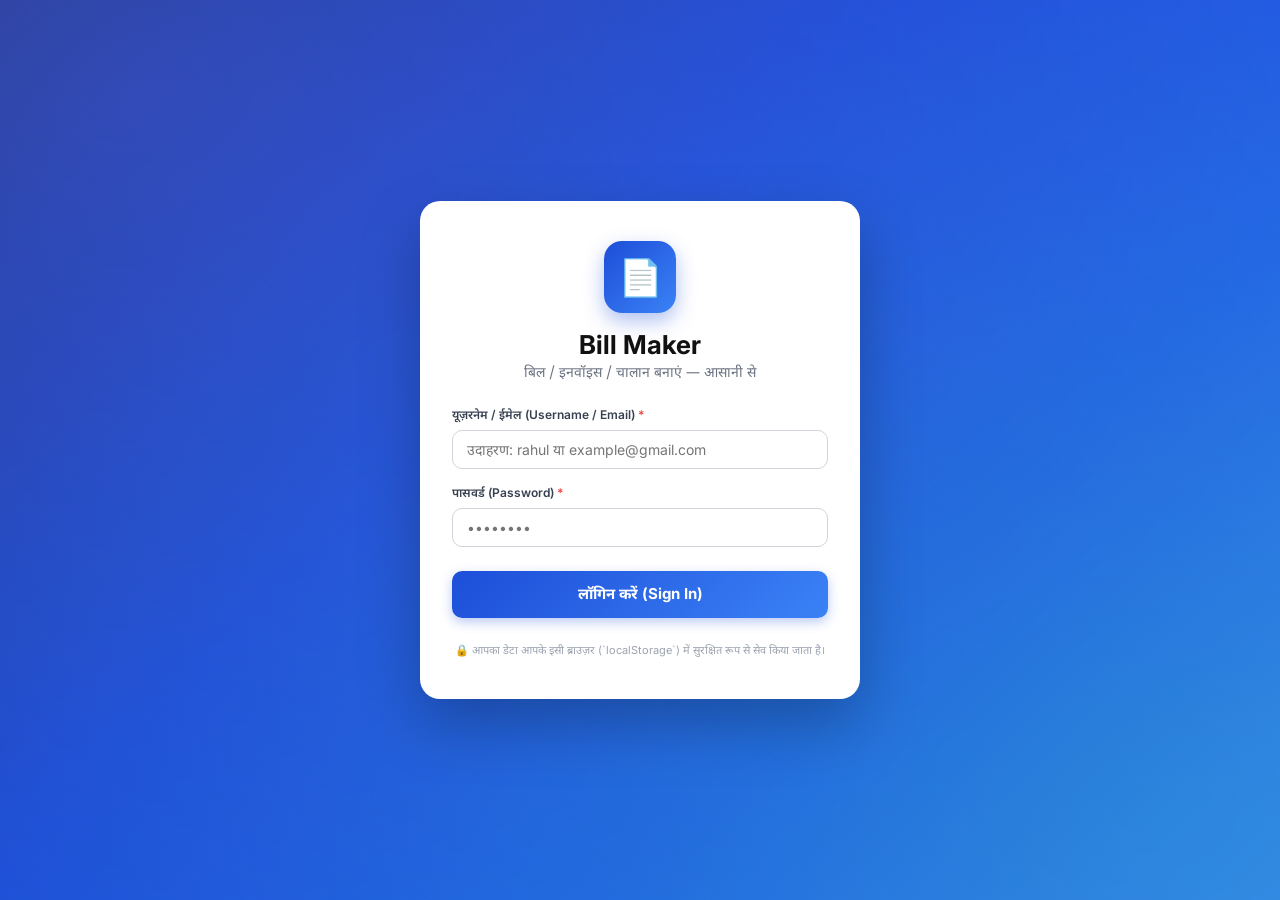
==== admin.html @ 34732f7e "Add files via upload" ====
<!DOCTYPE html>
<html lang="en">
<head>
  <meta charset="UTF-8">
  <meta name="viewport" content="width=device-width, initial-scale=1.0">
  <title>Super Admin Control Panel — Bill Maker</title>
  <link rel="preconnect" href="https://fonts.googleapis.com">
  <link rel="preconnect" href="https://fonts.gstatic.com" crossorigin>
  <link href="https://fonts.googleapis.com/css2?family=Outfit:wght@300;400;500;600;700;800&family=Inter:wght@300;400;500;600;700&display=swap" rel="stylesheet">
  <style>
    :root {
      --bg-dark: #070b13;
      --bg-card: rgba(13, 20, 38, 0.55);
      --border-color: rgba(255, 255, 255, 0.07);
      --text-main: #f3f4f6;
      --text-muted: #9ca3af;
      --accent-primary: #8b5cf6;
      --accent-primary-hover: #a78bfa;
      --accent-secondary: #3b82f6;
      --accent-success: #10b981;
      --accent-danger: #ef4444;
      --accent-warning: #f59e0b;
      --glow-color: rgba(139, 92, 246, 0.15);
      --font-outfit: 'Outfit', 'Inter', sans-serif;
    }

    * {
      box-sizing: border-box;
      margin: 0;
      padding: 0;
    }

    body {
      font-family: 'Inter', sans-serif;
      background-color: var(--bg-dark);
      background-image: 
        radial-gradient(circle at 10% 20%, rgba(99, 102, 241, 0.08) 0%, transparent 40%),
        radial-gradient(circle at 90% 80%, rgba(139, 92, 246, 0.08) 0%, transparent 40%);
      background-attachment: fixed;
      color: var(--text-main);
      min-height: 100vh;
      display: flex;
      flex-direction: column;
      overflow-x: hidden;
    }

    /* ── AUTH LOADING OVERLAY ── */
    #authOverlay {
      position: fixed; inset: 0;
      background: var(--bg-dark);
      display: flex; flex-direction: column;
      align-items: center; justify-content: center;
      z-index: 9999; gap: 16px;
    }
    .spinner {
      width: 48px;
      height: 48px;
      border: 4px solid rgba(139, 92, 246, 0.2);
      border-top-color: var(--accent-primary);
      border-radius: 50%;
      animation: spin 1s linear infinite;
    }
    @keyframes spin { to { transform: rotate(360deg); } }

    /* ── GENERAL GLASS CARD ── */
    .glass-card {
      background: var(--bg-card);
      backdrop-filter: blur(12px);
      -webkit-backdrop-filter: blur(12px);
      border: 1px solid var(--border-color);
      border-radius: 20px;
      box-shadow: 0 20px 40px rgba(0, 0, 0, 0.4);
      transition: all 0.3s cubic-bezier(0.4, 0, 0.2, 1);
    }

    /* ── SETUP & LOGIN VIEWS ── */
    .auth-container {
      flex: 1;
      display: flex;
      align-items: center;
      justify-content: center;
      padding: 40px 20px;
    }

    .auth-card {
      width: 100%;
      max-width: 460px;
      padding: 40px;
      animation: slideUp 0.6s ease;
      position: relative;
      overflow: hidden;
    }

    .auth-card::before {
      content: '';
      position: absolute;
      top: 0; left: 0; right: 0;
      height: 4px;
      background: linear-gradient(90deg, var(--accent-secondary), var(--accent-primary));
    }

    @keyframes slideUp {
      from { opacity: 0; transform: translateY(20px); }
      to { opacity: 1; transform: translateY(0); }
    }

    .auth-title {
      font-family: var(--font-outfit);
      font-size: 28px;
      font-weight: 800;
      text-align: center;
      margin-bottom: 8px;
      background: linear-gradient(135deg, #fff 30%, #a78bfa 100%);
      -webkit-background-clip: text;
      -webkit-text-fill-color: transparent;
    }

    .auth-subtitle {
      font-size: 13px;
      color: var(--text-muted);
      text-align: center;
      margin-bottom: 30px;
      line-height: 1.6;
    }

    .form-group {
      margin-bottom: 20px;
      display: flex;
      flex-direction: column;
      gap: 6px;
    }

    .form-group label {
      font-size: 11px;
      font-weight: 600;
      text-transform: uppercase;
      letter-spacing: 1px;
      color: var(--text-muted);
    }

    .form-control {
      background: rgba(255, 255, 255, 0.03);
      border: 1.5px solid var(--border-color);
      border-radius: 10px;
      padding: 12px 16px;
      font-size: 14px;
      color: #fff;
      font-family: inherit;
      outline: none;
      transition: all 0.25s;
    }

    .form-control:focus {
      border-color: var(--accent-primary);
      box-shadow: 0 0 0 3px rgba(139, 92, 246, 0.15);
      background: rgba(255, 255, 255, 0.05);
    }

    .btn-action {
      width: 100%;
      background: linear-gradient(135deg, var(--accent-secondary), var(--accent-primary));
      color: #fff;
      border: none;
      border-radius: 10px;
      padding: 14px;
      font-family: var(--font-outfit);
      font-size: 15px;
      font-weight: 700;
      cursor: pointer;
      box-shadow: 0 8px 24px rgba(139, 92, 246, 0.25);
      transition: all 0.3s;
      margin-top: 10px;
    }

    .btn-action:hover {
      transform: translateY(-1.5px);
      box-shadow: 0 12px 30px rgba(139, 92, 246, 0.35);
      filter: brightness(1.1);
    }

    .btn-action:active {
      transform: translateY(0);
    }

    .auth-error {
      background: rgba(239, 68, 68, 0.1);
      border: 1px solid rgba(239, 68, 68, 0.3);
      border-radius: 8px;
      padding: 12px;
      color: var(--accent-danger);
      font-size: 13px;
      margin-bottom: 20px;
      display: none;
      line-height: 1.5;
    }

    /* ── DASHBOARD LAYOUT ── */
    #adminDashboardView {
      flex: 1;
      display: flex;
      min-height: 100vh;
    }

    /* Sidebar */
    .sidebar {
      width: 280px;
      background: rgba(10, 15, 28, 0.85);
      border-right: 1px solid var(--border-color);
      display: flex;
      flex-direction: column;
      padding: 30px 20px;
      position: fixed;
      top: 0; bottom: 0; left: 0;
      z-index: 100;
    }

    .sidebar-brand {
      display: flex;
      align-items: center;
      gap: 12px;
      margin-bottom: 40px;
      padding-left: 8px;
    }

    .brand-logo {
      font-size: 28px;
      background: linear-gradient(135deg, var(--accent-secondary), var(--accent-primary));
      -webkit-background-clip: text;
      -webkit-text-fill-color: transparent;
      font-weight: 800;
    }

    .brand-details {
      display: flex;
      flex-direction: column;
    }

    .brand-title {
      font-family: var(--font-outfit);
      font-size: 16px;
      font-weight: 700;
      color: #fff;
    }

    .brand-subtitle {
      font-size: 10px;
      color: var(--accent-primary-hover);
      font-weight: 600;
      text-transform: uppercase;
      letter-spacing: 1px;
    }

    .nav-menu {
      list-style: none;
      display: flex;
      flex-direction: column;
      gap: 8px;
      flex: 1;
    }

    .nav-item {
      display: flex;
      align-items: center;
      gap: 12px;
      padding: 12px 16px;
      border-radius: 12px;
      color: var(--text-muted);
      font-size: 14px;
      font-weight: 500;
      cursor: pointer;
      transition: all 0.2s;
      border: 1px solid transparent;
    }

    .nav-item:hover {
      background: rgba(255, 255, 255, 0.03);
      color: #fff;
    }

    .nav-item.active {
      background: rgba(139, 92, 246, 0.08);
      color: #fff;
      border-color: rgba(139, 92, 246, 0.15);
      font-weight: 600;
      position: relative;
    }

    .nav-item.active::before {
      content: '';
      position: absolute;
      left: -8px;
      top: 25%;
      height: 50%;
      width: 4px;
      background: var(--accent-primary);
      border-radius: 0 4px 4px 0;
    }

    .sidebar-footer {
      border-top: 1px solid var(--border-color);
      padding-top: 20px;
      margin-top: auto;
    }

    .admin-profile {
      display: flex;
      align-items: center;
      gap: 12px;
      padding: 8px;
      background: rgba(255, 255, 255, 0.02);
      border: 1px solid var(--border-color);
      border-radius: 14px;
      margin-bottom: 12px;
    }

    .admin-avatar {
      width: 38px;
      height: 38px;
      border-radius: 10px;
      background: linear-gradient(135deg, var(--accent-secondary), var(--accent-primary));
      display: flex;
      align-items: center;
      justify-content: center;
      font-weight: 700;
      color: #fff;
      font-size: 14px;
    }

    .admin-info {
      flex: 1;
      min-width: 0;
    }

    .admin-name {
      font-size: 13px;
      font-weight: 600;
      color: #fff;
      white-space: nowrap;
      overflow: hidden;
      text-overflow: ellipsis;
    }

    .admin-role {
      font-size: 10px;
      color: var(--text-muted);
    }

    .btn-logout {
      width: 100%;
      background: transparent;
      border: 1px solid rgba(239, 68, 68, 0.2);
      color: var(--accent-danger);
      padding: 10px;
      border-radius: 10px;
      font-size: 13px;
      font-weight: 600;
      cursor: pointer;
      transition: all 0.2s;
      display: flex;
      align-items: center;
      justify-content: center;
      gap: 6px;
    }

    .btn-logout:hover {
      background: rgba(239, 68, 68, 0.08);
      border-color: rgba(239, 68, 68, 0.4);
    }

    /* Main Dashboard Content area */
    .dashboard-container {
      margin-left: 280px;
      flex: 1;
      display: flex;
      flex-direction: column;
      padding: 40px 50px;
      min-width: 0;
    }

    .dashboard-header {
      display: flex;
      justify-content: space-between;
      align-items: center;
      margin-bottom: 35px;
    }

    .header-title-block h1 {
      font-family: var(--font-outfit);
      font-size: 26px;
      font-weight: 800;
      color: #fff;
    }

    .header-title-block p {
      font-size: 13px;
      color: var(--text-muted);
      margin-top: 3px;
    }

    .header-stats-quick {
      display: flex;
      align-items: center;
      gap: 20px;
    }

    .time-badge {
      background: rgba(255, 255, 255, 0.03);
      border: 1px solid var(--border-color);
      border-radius: 10px;
      padding: 8px 14px;
      font-size: 12px;
      font-weight: 500;
      color: var(--text-muted);
      display: flex;
      align-items: center;
      gap: 6px;
    }

    .time-badge strong {
      color: #fff;
    }

    /* ── TABS VIEWS ── */
    .tab-content {
      display: none;
      animation: fadeIn 0.4s ease;
    }

    .tab-content.active {
      display: block;
    }

    @keyframes fadeIn {
      from { opacity: 0; transform: translateY(4px); }
      to { opacity: 1; transform: translateY(0); }
    }

    /* Tab: 1 Overview / Stats Grid */
    .stats-grid {
      display: grid;
      grid-template-columns: repeat(auto-fit, minmax(220px, 1fr));
      gap: 24px;
      margin-bottom: 35px;
    }

    .stat-card {
      padding: 24px;
      display: flex;
      flex-direction: column;
      position: relative;
      overflow: hidden;
    }

    .stat-card::after {
      content: '';
      position: absolute;
      top: -50px; right: -50px;
      width: 120px; height: 120px;
      background: radial-gradient(circle, rgba(255,255,255,0.015) 0%, transparent 70%);
      border-radius: 50%;
    }

    .stat-title {
      font-size: 11px;
      font-weight: 600;
      color: var(--text-muted);
      text-transform: uppercase;
      letter-spacing: 0.8px;
      margin-bottom: 8px;
    }

    .stat-value {
      font-family: var(--font-outfit);
      font-size: 32px;
      font-weight: 800;
      color: #fff;
      line-height: 1.1;
      margin-bottom: 6px;
    }

    .stat-desc {
      font-size: 11px;
      color: var(--text-muted);
      display: flex;
      align-items: center;
      gap: 4px;
    }

    .stat-desc .green { color: var(--accent-success); font-weight: 600; }
    .stat-desc .red { color: var(--accent-danger); font-weight: 600; }

    /* Summary Details Panel */
    .dashboard-panel-grid {
      display: grid;
      grid-template-columns: 3fr 2fr;
      gap: 30px;
    }

    .panel-card {
      padding: 28px;
      display: flex;
      flex-direction: column;
      min-height: 380px;
    }

    .panel-card h2 {
      font-family: var(--font-outfit);
      font-size: 18px;
      font-weight: 700;
      color: #fff;
      margin-bottom: 20px;
      display: flex;
      align-items: center;
      justify-content: space-between;
    }

    .recent-list {
      list-style: none;
      display: flex;
      flex-direction: column;
      gap: 12px;
      overflow-y: auto;
      max-height: 320px;
    }

    .recent-item {
      display: flex;
      align-items: center;
      justify-content: space-between;
      padding: 12px 16px;
      background: rgba(255, 255, 255, 0.02);
      border: 1px solid var(--border-color);
      border-radius: 12px;
      transition: all 0.2s;
    }

    .recent-item:hover {
      background: rgba(255, 255, 255, 0.04);
      border-color: rgba(255, 255, 255, 0.1);
    }

    .recent-item-left {
      display: flex;
      align-items: center;
      gap: 12px;
    }

    .recent-avatar {
      width: 36px; height: 36px;
      border-radius: 8px;
      background: rgba(139, 92, 246, 0.1);
      border: 1px solid rgba(139, 92, 246, 0.2);
      display: flex; align-items: center; justify-content: center;
      font-weight: 700; color: var(--accent-primary-hover);
      font-size: 13px;
    }

    .recent-info-block {
      display: flex;
      flex-direction: column;
    }

    .recent-shopname {
      font-size: 13.5px;
      font-weight: 600;
      color: #fff;
    }

    .recent-userId {
      font-size: 11px;
      color: var(--text-muted);
      margin-top: 1px;
    }

    .recent-item-right {
      text-align: right;
    }

    .recent-status-badge {
      display: inline-block;
      padding: 3px 8px;
      border-radius: 20px;
      font-size: 9px;
      font-weight: 700;
      text-transform: uppercase;
      letter-spacing: 0.5px;
    }
    .status-badge-active { background: rgba(16, 185, 129, 0.15); color: var(--accent-success); border: 1px solid rgba(16, 185, 129, 0.2); }
    .status-badge-suspended { background: rgba(239, 68, 68, 0.15); color: var(--accent-danger); border: 1px solid rgba(239, 68, 68, 0.2); }
    .status-badge-expired { background: rgba(245, 158, 11, 0.15); color: var(--accent-warning); border: 1px solid rgba(245, 158, 11, 0.2); }

    .recent-activity-time {
      font-size: 10px;
      color: var(--text-muted);
      margin-top: 4px;
    }

    /* Provision Form Card */
    .provision-panel-card {
      max-width: 600px;
      padding: 30px;
      margin: 0 auto;
    }

    .provision-title {
      font-family: var(--font-outfit);
      font-size: 20px;
      font-weight: 700;
      margin-bottom: 8px;
      color: #fff;
    }

    .provision-desc {
      font-size: 13px;
      color: var(--text-muted);
      margin-bottom: 24px;
      line-height: 1.5;
    }

    /* User Directory Panel */
    .dir-toolbar {
      display: flex;
      justify-content: space-between;
      align-items: center;
      margin-bottom: 20px;
      gap: 15px;
    }

    .dir-search-wrap {
      flex: 1;
      position: relative;
    }

    .dir-search-wrap input {
      width: 100%;
      background: rgba(255, 255, 255, 0.02);
      border: 1px solid var(--border-color);
      border-radius: 12px;
      padding: 12px 16px 12px 42px;
      font-size: 14px;
      color: #fff;
      outline: none;
      transition: all 0.25s;
    }

    .dir-search-wrap input:focus {
      border-color: var(--accent-primary);
      background: rgba(255, 255, 255, 0.04);
      box-shadow: 0 0 0 3px rgba(139, 92, 246, 0.1);
    }

    .dir-search-icon {
      position: absolute;
      left: 14px;
      top: 50%;
      transform: translateY(-50%);
      font-size: 16px;
      color: var(--text-muted);
      pointer-events: none;
    }

    .btn-refresh {
      background: rgba(255, 255, 255, 0.02);
      border: 1px solid var(--border-color);
      border-radius: 10px;
      padding: 11px 16px;
      color: #fff;
      font-size: 13px;
      font-weight: 600;
      cursor: pointer;
      display: flex;
      align-items: center;
      gap: 6px;
      transition: all 0.2s;
    }

    .btn-refresh:hover {
      background: rgba(255, 255, 255, 0.05);
      border-color: rgba(255, 255, 255, 0.15);
    }

    /* Premium Directory Table */
    .table-container {
      overflow-x: auto;
      border: 1px solid var(--border-color);
      border-radius: 16px;
      background: rgba(10, 15, 28, 0.4);
    }

    .dir-table {
      width: 100%;
      border-collapse: collapse;
      text-align: left;
      font-size: 13px;
    }

    .dir-table th {
      padding: 16px 20px;
      background: rgba(255, 255, 255, 0.01);
      border-bottom: 1px solid var(--border-color);
      font-weight: 600;
      color: var(--text-muted);
      text-transform: uppercase;
      font-size: 10px;
      letter-spacing: 0.8px;
    }

    .dir-table td {
      padding: 16px 20px;
      border-bottom: 1px solid var(--border-color);
      color: var(--text-main);
      vertical-align: middle;
    }

    .dir-table tr:last-child td {
      border-bottom: none;
    }

    .dir-table tr:hover td {
      background: rgba(255, 255, 255, 0.015);
    }

    .td-user {
      display: flex;
      align-items: center;
      gap: 12px;
    }

    .td-user-avatar {
      width: 32px; height: 32px;
      border-radius: 6px;
      background: rgba(59, 130, 246, 0.1);
      border: 1px solid rgba(59, 130, 246, 0.2);
      display: flex; align-items: center; justify-content: center;
      font-weight: 700; color: var(--accent-secondary);
      font-size: 12px;
    }

    .td-user-details {
      display: flex;
      flex-direction: column;
    }

    .td-shop {
      font-weight: 600;
      color: #fff;
    }

    .td-email {
      font-size: 11px;
      color: var(--text-muted);
      margin-top: 1px;
    }

    .state-selector {
      background: rgba(255, 255, 255, 0.03);
      border: 1px solid var(--border-color);
      border-radius: 8px;
      padding: 6px 10px;
      color: #fff;
      font-size: 12px;
      font-family: inherit;
      outline: none;
      cursor: pointer;
      transition: all 0.2s;
    }

    .state-selector:focus {
      border-color: var(--accent-primary);
    }

    .state-selector.state-active { color: var(--accent-success); font-weight: 600; }
    .state-selector.state-suspended { color: var(--accent-danger); font-weight: 600; }
    .state-selector.state-expired { color: var(--accent-warning); font-weight: 600; }

    /* Override Tab Form */
    .override-panel-card {
      max-width: 500px;
      padding: 30px;
      margin: 0 auto;
    }

    .warning-alert-box {
      background: rgba(245, 158, 11, 0.08);
      border: 1px solid rgba(245, 158, 11, 0.2);
      border-radius: 10px;
      padding: 14px;
      color: var(--accent-warning);
      font-size: 12.5px;
      margin-bottom: 24px;
      line-height: 1.5;
    }

    .warning-alert-box strong {
      color: #fff;
    }

    /* SMTP/Gmail Settings Tab */
    .gmail-settings-grid {
      display: grid;
      grid-template-columns: 3fr 2fr;
      gap: 30px;
    }

    .gmail-help-card {
      padding: 24px;
      font-size: 12.5px;
      line-height: 1.6;
      height: fit-content;
    }

    .gmail-help-card h3 {
      font-family: var(--font-outfit);
      font-size: 15px;
      margin-bottom: 12px;
      color: #fff;
      display: flex;
      align-items: center;
      gap: 6px;
    }

    .gmail-help-card ol {
      padding-left: 18px;
      display: flex;
      flex-direction: column;
      gap: 8px;
      color: var(--text-muted);
    }

    .gmail-help-card ol strong {
      color: #fff;
    }

    .gmail-help-card a {
      color: var(--accent-primary-hover);
      text-decoration: none;
      font-weight: 600;
    }

    .gmail-help-card a:hover {
      text-decoration: underline;
    }

    .connection-status-indicator {
      display: flex;
      align-items: center;
      gap: 8px;
      font-size: 12px;
      font-weight: 600;
      margin-top: 15px;
      padding: 10px 14px;
      border-radius: 8px;
      background: rgba(255, 255, 255, 0.02);
      border: 1px solid var(--border-color);
      width: fit-content;
    }

    .status-dot {
      width: 8px;
      height: 8px;
      border-radius: 50%;
      background: var(--text-muted);
      box-shadow: 0 0 8px currentColor;
    }
    .status-dot.active { background: var(--accent-success); color: var(--accent-success); }
    .status-dot.error { background: var(--accent-danger); color: var(--accent-danger); }

    .test-actions-group {
      display: flex;
      gap: 12px;
      margin-top: 18px;
    }

    .btn-secondary {
      flex: 1;
      background: rgba(255, 255, 255, 0.05);
      border: 1px solid var(--border-color);
      color: #fff;
      padding: 12px;
      border-radius: 10px;
      font-family: var(--font-outfit);
      font-weight: 600;
      font-size: 14px;
      cursor: pointer;
      transition: all 0.2s;
    }

    .btn-secondary:hover:not(:disabled) {
      background: rgba(255, 255, 255, 0.08);
      border-color: rgba(255, 255, 255, 0.15);
    }
    
    .btn-secondary:disabled {
      opacity: 0.4;
      cursor: not-allowed;
    }

    .log-box {
      margin-top: 24px;
      background: rgba(0, 0, 0, 0.4);
      border: 1px solid var(--border-color);
      border-radius: 10px;
      padding: 16px;
      font-family: 'Courier New', Courier, monospace;
      font-size: 11px;
      color: #38bdf8;
      max-height: 250px;
      overflow-y: auto;
      white-space: pre-wrap;
      line-height: 1.5;
    }

    /* Toast Notification */
    #adminToast {
      position: fixed;
      bottom: 30px;
      right: 30px;
      background: linear-gradient(135deg, var(--accent-secondary), var(--accent-primary));
      color: #fff;
      padding: 14px 24px;
      border-radius: 12px;
      font-size: 13.5px;
      font-weight: 600;
      box-shadow: 0 10px 30px rgba(0,0,0,0.3);
      z-index: 10000;
      transition: all 0.35s cubic-bezier(0.175, 0.885, 0.32, 1.275);
      transform: translateY(120px) scale(0.9);
      opacity: 0;
      pointer-events: none;
      display: flex;
      align-items: center;
      gap: 10px;
      border: 1px solid rgba(255, 255, 255, 0.1);
    }

    #adminToast.show {
      transform: translateY(0) scale(1);
      opacity: 1;
    }

    /* Interactive animations for table lists */
    tr.new-row {
      animation: highlightRow 1.2s ease-out;
    }

    @keyframes highlightRow {
      0% { background: rgba(139, 92, 246, 0.25); }
      100% { background: transparent; }
    }

    /* ── TEMPLATE GALLERY CARD GRID ── */
    .template-gallery {
      display: grid;
      grid-template-columns: repeat(auto-fill, minmax(220px, 1fr));
      gap: 24px;
      padding: 4px 2px;
    }

    .template-card {
      position: relative;
      border-radius: 16px;
      overflow: hidden;
      cursor: pointer;
      transition: all 0.35s cubic-bezier(0.4, 0, 0.2, 1);
      border: 1.5px solid rgba(255, 255, 255, 0.07);
      background: rgba(13, 20, 38, 0.7);
      box-shadow: 0 8px 24px rgba(0, 0, 0, 0.3);
      animation: cardFadeIn 0.45s ease both;
    }

    @keyframes cardFadeIn {
      from { opacity: 0; transform: translateY(14px) scale(0.97); }
      to   { opacity: 1; transform: translateY(0) scale(1); }
    }

    .template-card:hover {
      transform: translateY(-6px) scale(1.02);
      box-shadow: 0 20px 48px rgba(0, 0, 0, 0.5), 0 0 0 1.5px rgba(139, 92, 246, 0.3);
      border-color: rgba(139, 92, 246, 0.35);
    }

    /* The mini invoice preview area */
    .tmpl-preview {
      width: 100%;
      height: 185px;
      position: relative;
      overflow: hidden;
      display: flex;
      flex-direction: column;
    }

    .tmpl-preview-header {
      padding: 10px 12px 8px;
      display: flex;
      flex-direction: column;
      gap: 3px;
      flex-shrink: 0;
    }

    .tmpl-preview-header-top {
      display: flex;
      align-items: center;
      justify-content: space-between;
    }

    .tmpl-preview-brand {
      font-size: 9px;
      font-weight: 800;
      letter-spacing: 0.8px;
      text-transform: uppercase;
    }

    .tmpl-preview-inv {
      font-size: 7px;
      opacity: 0.7;
      letter-spacing: 0.3px;
    }

    .tmpl-preview-subline {
      font-size: 6.5px;
      opacity: 0.55;
    }

    .tmpl-preview-body {
      flex: 1;
      background: #fff;
      padding: 8px 10px;
      display: flex;
      flex-direction: column;
      gap: 6px;
      overflow: hidden;
    }

    .tmpl-preview-meta {
      display: flex;
      gap: 6px;
    }

    .tmpl-meta-pill {
      height: 5px;
      border-radius: 3px;
      opacity: 0.18;
    }

    .tmpl-preview-table {
      border-radius: 4px;
      overflow: hidden;
      border: 1px solid rgba(0,0,0,0.08);
      flex: 1;
    }

    .tmpl-table-head {
      display: flex;
      height: 12px;
    }

    .tmpl-th {
      flex: 1;
      height: 100%;
      opacity: 0.75;
    }
    .tmpl-th:not(:last-child) {
      border-right: 1px solid rgba(255,255,255,0.15);
    }

    .tmpl-table-rows {
      display: flex;
      flex-direction: column;
    }

    .tmpl-tr {
      display: flex;
      height: 10px;
      border-top: 1px solid rgba(0,0,0,0.05);
    }

    .tmpl-td {
      flex: 1;
      height: 100%;
    }
    .tmpl-td:not(:last-child) {
      border-right: 1px solid rgba(0,0,0,0.06);
    }

    .tmpl-grand-row {
      display: flex;
      height: 11px;
      margin-top: 2px;
      border-radius: 2px;
      overflow: hidden;
    }

    .tmpl-grand-td {
      flex: 1;
      height: 100%;
    }

    .tmpl-preview-footer {
      height: 18px;
      background: #fff;
      border-top: 1px dashed rgba(0,0,0,0.1);
      display: flex;
      align-items: center;
      padding: 0 10px;
      flex-shrink: 0;
    }

    .tmpl-footer-line {
      height: 4px;
      width: 55px;
      border-radius: 3px;
      opacity: 0.3;
    }

    /* Card bottom info section */
    .tmpl-card-info {
      padding: 12px 14px 14px;
      display: flex;
      flex-direction: column;
      gap: 6px;
      background: rgba(8, 12, 25, 0.9);
    }

    .tmpl-card-name-row {
      display: flex;
      align-items: center;
      justify-content: space-between;
    }

    .tmpl-card-name {
      font-size: 13px;
      font-weight: 700;
      color: #fff;
      white-space: nowrap;
      overflow: hidden;
      text-overflow: ellipsis;
      max-width: 130px;
    }

    .tmpl-card-id {
      font-size: 10px;
      color: var(--text-muted);
      font-family: monospace;
      white-space: nowrap;
      overflow: hidden;
      text-overflow: ellipsis;
    }

    /* Hover overlay with action buttons */
    .tmpl-card-overlay {
      position: absolute;
      inset: 0;
      background: rgba(7, 11, 19, 0.82);
      backdrop-filter: blur(3px);
      display: flex;
      flex-direction: column;
      align-items: center;
      justify-content: center;
      gap: 10px;
      opacity: 0;
      transition: opacity 0.25s ease;
      z-index: 10;
    }

    .template-card:hover .tmpl-card-overlay {
      opacity: 1;
    }

    .tmpl-overlay-name {
      font-family: var(--font-outfit);
      font-size: 15px;
      font-weight: 800;
      color: #fff;
      text-align: center;
      padding: 0 16px;
    }

    .tmpl-overlay-btns {
      display: flex;
      gap: 10px;
    }

    .tmpl-overlay-btn {
      padding: 8px 18px;
      border-radius: 8px;
      font-size: 12.5px;
      font-weight: 700;
      font-family: var(--font-outfit);
      cursor: pointer;
      border: none;
      transition: all 0.2s;
      display: flex;
      align-items: center;
      gap: 5px;
    }

    .tmpl-btn-edit {
      background: linear-gradient(135deg, #3b82f6, #6366f1);
      color: #fff;
      box-shadow: 0 4px 14px rgba(99, 102, 241, 0.4);
    }

    .tmpl-btn-edit:hover {
      filter: brightness(1.15);
      transform: translateY(-1px);
    }

    .tmpl-btn-delete {
      background: rgba(239, 68, 68, 0.15);
      color: #f87171;
      border: 1px solid rgba(239, 68, 68, 0.3) !important;
    }

    .tmpl-btn-delete:hover {
      background: rgba(239, 68, 68, 0.25);
    }

    .tmpl-status-badge {
      position: absolute;
      top: 10px;
      right: 10px;
      z-index: 5;
      font-size: 9px;
      font-weight: 700;
      padding: 3px 8px;
      border-radius: 20px;
      text-transform: uppercase;
      letter-spacing: 0.5px;
      pointer-events: none;
    }

    .tmpl-font-badge {
      font-size: 9.5px;
      color: var(--text-muted);
      display: flex;
      align-items: center;
      gap: 5px;
    }

    .tmpl-color-dots {
      display: flex;
      gap: 4px;
      align-items: center;
    }

    .tmpl-dot {
      width: 10px;
      height: 10px;
      border-radius: 50%;
      border: 1px solid rgba(255,255,255,0.15);
      flex-shrink: 0;
    }

    .templates-empty-state {
      grid-column: 1 / -1;
      text-align: center;
      padding: 60px 20px;
      color: var(--text-muted);
      font-size: 14px;
    }

    .templates-empty-state .empty-icon {
      font-size: 48px;
      margin-bottom: 12px;
    }

    /* ── SCREENSHOT UPLOAD ZONE ── */
    /* Hidden real file input — triggered by label click */
    #tmplScreenshotInput {
      display: none;
    }

    .tmpl-upload-zone {
      border: 2px dashed rgba(139, 92, 246, 0.4);
      border-radius: 14px;
      padding: 24px 16px;
      text-align: center;
      cursor: pointer;
      transition: all 0.25s;
      background: rgba(139, 92, 246, 0.05);
      position: relative;
    }

    .tmpl-upload-zone:hover,
    .tmpl-upload-zone.drag-over {
      border-color: var(--accent-primary);
      background: rgba(139, 92, 246, 0.11);
      box-shadow: 0 0 0 3px rgba(139, 92, 246, 0.13);
    }

    .tmpl-upload-zone label {
      cursor: pointer;
      display: block;
      width: 100%;
    }

    .tmpl-upload-icon {
      font-size: 28px;
      margin-bottom: 6px;
      line-height: 1;
    }

    .tmpl-upload-label {
      font-size: 12.5px;
      color: #fff;
      font-weight: 600;
    }

    .tmpl-upload-hint {
      font-size: 10.5px;
      color: var(--text-muted);
      margin-top: 3px;
    }


    /* ── VISION ENGINE UI ── */
    @keyframes scanPulse {
      0%,100% { opacity: 1; transform: scale(1); }
      50%      { opacity: 0.4; transform: scale(0.8); }
    }
    @keyframes scanLine {
      0%   { top: 0; }
      100% { top: 100%; }
    }
    .vision-scanning-dot {
      width: 8px; height: 8px; border-radius: 50%;
      background: #a78bfa;
      display: inline-block;
      margin-right: 8px;
      animation: scanPulse 0.8s ease-in-out infinite;
      flex-shrink: 0;
    }
    #visionResultBadge {
      display: none;
      align-items: center;
      gap: 6px;
      background: rgba(139,92,246,0.08);
      border: 1px solid rgba(139,92,246,0.25);
      border-radius: 10px;
      padding: 9px 14px;
      font-size: 11.5px;
      color: var(--text-secondary, #c4c4e0);
      margin-top: 10px;
      line-height: 1.5;
      flex-wrap: wrap;
    }
    /* Scanning overlay on preview image */
    .tmpl-img-preview-wrap.scanning::after {
      content: '';
      position: absolute;
      left: 0; right: 0;
      height: 3px;
      background: linear-gradient(90deg, transparent, #8b5cf6, #3b82f6, transparent);
      animation: scanLine 1.2s linear infinite;
      z-index: 10;
      border-radius: 2px;
    }
    .tmpl-img-preview-wrap.scanning::before {
      content: '🔍 Analyzing...';
      position: absolute;
      top: 8px; left: 50%; transform: translateX(-50%);
      background: rgba(0,0,0,0.75);
      color: #a78bfa;
      font-size: 10px;
      font-weight: 700;
      padding: 4px 12px;
      border-radius: 20px;
      letter-spacing: 0.5px;
      z-index: 11;
      white-space: nowrap;
    }    /* Preview of uploaded image */
    .tmpl-img-preview-wrap {
      position: relative;
      border-radius: 10px;
      overflow: hidden;
      border: 1.5px solid rgba(139, 92, 246, 0.3);
      background: #000;
      display: none;
    }

    .tmpl-img-preview-wrap.has-image {
      display: block;
    }

    .tmpl-img-preview-wrap img {
      width: 100%;
      display: block;
      max-height: 200px;
      object-fit: contain;
      background: #111;
    }

    .tmpl-img-remove-btn {
      position: absolute;
      top: 8px;
      right: 8px;
      background: rgba(239, 68, 68, 0.85);
      border: none;
      color: #fff;
      border-radius: 8px;
      width: 28px;
      height: 28px;
      font-size: 14px;
      cursor: pointer;
      display: flex;
      align-items: center;
      justify-content: center;
      transition: all 0.2s;
      z-index: 5;
    }

    .tmpl-img-remove-btn:hover {
      background: rgba(239, 68, 68, 1);
      transform: scale(1.1);
    }

    .tmpl-img-badge {
      position: absolute;
      bottom: 8px;
      left: 8px;
      background: rgba(16, 185, 129, 0.85);
      color: #fff;
      font-size: 10px;
      font-weight: 700;
      padding: 3px 9px;
      border-radius: 20px;
      letter-spacing: 0.4px;
    }
  </style>
</head>
<body>

  <!-- AUTH LOADING OVERLAY -->
  <div id="authOverlay">
    <div class="spinner"></div>
    <div style="font-family: var(--font-outfit); font-size: 14px; font-weight: 500; color: var(--text-muted); letter-spacing: 0.5px">Loading Secure Admin Ecosystem...</div>
  </div>

  <!-- ── VIEW 1: FIRST-TIME SUPER ADMIN SETUP ── -->
  <div id="setupView" class="auth-container" style="display: none">
    <div class="auth-card glass-card">
      <div class="auth-title">Super Admin Setup</div>
      <div class="auth-subtitle">Initialize the multi-tenant control panel and secure database cluster configuration.</div>
      
      <div class="auth-error" id="setupError"></div>
      
      <form id="setupForm" onsubmit="handleSetupSubmit(event)">
        <div class="form-group">
          <label>Super Admin Email ID</label>
          <input type="email" class="form-control" id="setupEmail" placeholder="admin@business.com" required>
        </div>
        <div class="form-group">
          <label>Master Administrator Password</label>
          <input type="password" class="form-control" id="setupPassword" placeholder="••••••••" minlength="6" required>
        </div>
        <div class="form-group">
          <label>Confirm Master Password</label>
          <input type="password" class="form-control" id="setupConfirmPassword" placeholder="••••••••" minlength="6" required>
        </div>
        <div class="form-group">
          <label>Admin Ecosystem Business Name</label>
          <input type="text" class="form-control" id="setupBusinessName" placeholder="E.g., Global Admin Group" required>
        </div>
        <button type="submit" class="btn-action">Deploy Admin System</button>
      </form>
    </div>
  </div>

  <!-- ── VIEW 2: SUPER ADMIN LOGIN ── -->
  <div id="loginView" class="auth-container" style="display: none">
    <div class="auth-card glass-card">
      <div class="auth-title">Admin Gatekeeper</div>
      <div class="auth-subtitle">Enter authorization credentials to access system overrides and client collections.</div>
      
      <div class="auth-error" id="loginError"></div>
      
      <form id="loginForm" onsubmit="handleLoginSubmit(event)">
        <div class="form-group">
          <label>Admin Email ID</label>
          <input type="email" class="form-control" id="loginEmail" placeholder="admin@business.com" required autocomplete="username">
        </div>
        <div class="form-group">
          <label>Master Password</label>
          <input type="password" class="form-control" id="loginPassword" placeholder="••••••••" required autocomplete="current-password">
        </div>
        <button type="submit" class="btn-action">Verify Credentials</button>
      </form>
    </div>
  </div>

  <!-- ── VIEW 3: SUPER ADMIN DASHBOARD PANEL ── -->
  <div id="adminDashboardView" style="display: none">
    
    <!-- Sidebar -->
    <aside class="sidebar">
      <div class="sidebar-brand">
        <div class="brand-logo">📄</div>
        <div class="brand-details">
          <div class="brand-title">Control Panel</div>
          <div class="brand-subtitle">Super Admin v1.0</div>
        </div>
      </div>

      <ul class="nav-menu">
        <li class="nav-item active" data-tab="tab-overview">
          <span>📊</span> Overview Dashboard
        </li>
        <li class="nav-item" data-tab="tab-provision">
          <span>➕</span> Provision Tenant
        </li>
        <li class="nav-item" data-tab="tab-directory">
          <span>👥</span> Tenant Directory
        </li>
        <li class="nav-item" data-tab="tab-overrides">
          <span>🔑</span> Credential Overrides
        </li>
        <li class="nav-item" data-tab="tab-gmail">
          <span>✉️</span> Gmail SMTP Linkage
        </li>
        <li class="nav-item" data-tab="tab-templates">
          <span>🎨</span> Manage Templates
        </li>
      </ul>

      <div class="sidebar-footer">
        <div class="admin-profile">
          <div class="admin-avatar" id="sidebarAvatar">A</div>
          <div class="admin-info">
            <div class="admin-name" id="sidebarAdminName">Admin</div>
            <div class="admin-role">System Owner</div>
          </div>
        </div>
        <button class="btn-logout" onclick="handleLogout()">
          <span>🚪</span> Log out Administrator
        </button>
      </div>
    </aside>

    <!-- Main Content Container -->
    <main class="dashboard-container">
      
      <!-- Top header bar -->
      <header class="dashboard-header">
        <div class="header-title-block">
          <h1 id="currentTabTitle">Overview Dashboard</h1>
          <p id="currentTabSubtitle">Real-time usage statistics and tenant configurations across the ecosystem.</p>
        </div>

        <div class="header-stats-quick">
          <div class="time-badge">
            <span>📅</span> Local Time: <strong id="headerTime">—</strong>
          </div>
        </div>
      </header>

      <!-- ── TAB CONTENT: OVERVIEW ── -->
      <section class="tab-content active" id="tab-overview">
        <!-- Metric summaries -->
        <div class="stats-grid">
          <div class="stat-card glass-card">
            <span class="stat-title">Managed Sub-Users</span>
            <div class="stat-value" id="metricTotalUsers">0</div>
            <div class="stat-desc">
              <span class="green" id="metricActiveUsers">0</span> active &bull; <span class="red" id="metricSuspendedUsers">0</span> suspended
            </div>
          </div>
          <div class="stat-card glass-card">
            <span class="stat-title">Aggregated Sessions</span>
            <div class="stat-value" id="metricTotalSessions">0</div>
            <div class="stat-desc">Total sub-user logins recorded</div>
          </div>
          <div class="stat-card glass-card">
            <span class="stat-title">Ecosystem Invoices</span>
            <div class="stat-value" id="metricTotalBills">0</div>
            <div class="stat-desc">Bills generated in system</div>
          </div>
          <div class="stat-card glass-card">
            <span class="stat-title">Transactional Mailer</span>
            <div class="stat-value" id="metricMailStatus" style="font-size: 20px; padding: 7px 0;">NOT LINKED</div>
            <div class="stat-desc" id="metricMailStatusDesc">Secure SMTP/OAuth state</div>
          </div>
        </div>

        <div class="dashboard-panel-grid">
          <!-- Active Tenants List -->
          <div class="panel-card glass-card">
            <h2>
              <span>👥 Active Tenants Directory</span>
              <span style="font-size: 11px; font-weight: normal; color: var(--text-muted)">Sorted by recent activity</span>
            </h2>
            <ul class="recent-list" id="overviewRecentUsersList">
              <!-- Dynamically populated -->
            </ul>
          </div>

          <!-- Quick System Audit Info -->
          <div class="panel-card glass-card" style="min-height: auto;">
            <h2>⚙️ System Audit Integrity</h2>
            <div style="font-size: 12.5px; line-height: 1.8; color: var(--text-muted)">
              <p style="margin-bottom: 12px">Ecosystem Database: <strong style="color: #fff">LocalStorage (Shared Cluster)</strong></p>
              <p style="margin-bottom: 12px">Password Security: <strong style="color: var(--accent-success)">SHA-256 Hashing</strong></p>
              <p style="margin-bottom: 12px">Credential Vault: <strong style="color: var(--accent-success)">AES-GCM (256-bit) Encrypted</strong></p>
              <p style="margin-bottom: 12px">Administrative Isolation: <strong style="color: var(--accent-secondary)">Physically Isolated Route</strong></p>
              <div style="margin-top: 20px; padding: 14px; background: rgba(255,255,255,0.02); border: 1px solid var(--border-color); border-radius: 10px; color: var(--text-main)">
                🚨 <strong>Antigravity Isolation Directive:</strong> Individual document schemas protect sub-user settings and credential boundaries from database bleeding.
              </div>
            </div>
          </div>
        </div>
      </section>

      <!-- ── TAB CONTENT: PROVISION TENANT ── -->
      <section class="tab-content" id="tab-provision">
        <div class="provision-panel-card glass-card">
          <div class="provision-title">Provision New Sub-User</div>
          <div class="provision-desc">Generate manual accounts for client stores. Username can be anything — a single letter, a name, or a word. Created credentials immediately inherit access to invoicing generators, calculators, and local profiles.</div>
          
          <div class="auth-error" id="provisionError" style="margin-bottom:16px"></div>

          <form id="provisionForm" onsubmit="handleProvisionSubmit(event)">
            <div class="form-group">
              <label>User ID (Unique Username)</label>
              <input type="text" class="form-control" id="provUserId" placeholder="E.g.: a, rahul, shop1, kirana" required autocomplete="off" minlength="1">
              <div style="font-size:11px; color:var(--text-muted); margin-top:5px">💡 Any username works — single letter, word, or number. No email needed.</div>
            </div>
            <div class="form-group">
              <label>Business / Shop Name</label>
              <input type="text" class="form-control" id="provBusinessName" placeholder="E.g., S.V.K.B. Kirana Store" required autocomplete="off">
            </div>
            <div class="form-group">
              <label>Temporary Password</label>
              <input type="text" class="form-control" id="provPassword" placeholder="Enter temp password" required autocomplete="off">
            </div>
            <button type="submit" class="btn-action">Provision Tenant Account</button>
          </form>
        </div>
      </section>

      <!-- ── TAB CONTENT: TENANT DIRECTORY ── -->
      <section class="tab-content" id="tab-directory">
        <div class="dir-toolbar">
          <div class="dir-search-wrap">
            <span class="dir-search-icon">🔍</span>
            <input type="text" id="dirSearchInput" placeholder="Search by Business Name or User ID...">
          </div>
          <button class="btn-refresh" onclick="loadTenantDirectory()">
            <span>🔄</span> Refresh Directory
          </button>
        </div>

        <div class="table-container">
          <table class="dir-table">
            <thead>
              <tr>
                <th>Tenant Shop & ID</th>
                <th>Password (Ledger)</th>
                <th>Subscription State</th>
                <th>Session Count</th>
                <th>Invoices</th>
                <th>Last Active Time</th>
                <th>Billing Sizing</th>
                <th style="text-align:center">Actions</th>
              </tr>
            </thead>
            <tbody id="directoryTableBody">
              <!-- Dynamically populated -->
            </tbody>
          </table>
        </div>
      </section>

      <!-- ── TAB CONTENT: CREDENTIAL OVERRIDES ── -->
      <section class="tab-content" id="tab-overrides">
        <div class="override-panel-card glass-card">
          <div class="provision-title">Direct Authentication Override</div>
          <div class="provision-desc">Direct write-privileges. Super Admin bypasses user confirmations and security questions to update user password schemas immediately.</div>
          
          <div class="warning-alert-box">
            ⚠️ <strong>CRITICAL WARNING:</strong> Submitting this change executes an immediate update to the user collection. An automated transactional notification alert will be triggered via the connected Gmail SMTP channel.
          </div>

          <form id="overrideForm" onsubmit="handleOverrideSubmit(event)">
            <div class="form-group">
              <label>Select Target Tenant Account</label>
              <select class="form-control" id="overrideUserSelect" required>
                <option value="">-- Choose Tenant User ID --</option>
                <!-- Dynamically populated -->
              </select>
            </div>
            <div class="form-group">
              <label>Enter New Override Password</label>
              <input type="password" class="form-control" id="overrideNewPassword" placeholder="••••••••" minlength="4" required autocomplete="new-password">
            </div>
            <button type="submit" class="btn-action" style="background: linear-gradient(135deg, var(--accent-warning), var(--accent-danger)); box-shadow: 0 8px 24px rgba(239, 68, 68, 0.25);">Execute Override Update</button>
          </form>
        </div>
      </section>

      <!-- ── TAB CONTENT: GMAIL SMTP LINKAGE ── -->
      <section class="tab-content" id="tab-gmail">
        <div class="gmail-settings-grid">
          
          <!-- Configuration Form -->
          <div class="glass-card" style="padding: 28px;">
            <h2 style="font-family: var(--font-outfit); font-size: 18px; color: #fff; margin-bottom: 20px;">Gmail OAuth2 Integration Configurations</h2>
            
            <form id="gmailSettingsForm" onsubmit="handleGmailSettingsSubmit(event)">
              <div class="form-group">
                <label>Ecosystem Gmail Sender Address</label>
                <input type="email" class="form-control" id="gmailSenderAddr" placeholder="your-admin-email@gmail.com" required>
              </div>
              <div class="form-group">
                <label>Google Cloud Client ID</label>
                <input type="text" class="form-control" id="gmailClientId" placeholder="Enter OAuth2 Client ID" required>
              </div>
              <div class="form-group">
                <label>Google Cloud Client Secret</label>
                <input type="password" class="form-control" id="gmailClientSecret" placeholder="••••••••••••••••••••••••••••" required>
              </div>
              <div class="form-group">
                <label>Google Cloud OAuth2 Refresh Token</label>
                <input type="password" class="form-control" id="gmailRefreshToken" placeholder="Enter Gmail API Refresh Token" required>
              </div>
              <button type="submit" class="btn-action">Save Encrypted Configurations</button>
            </form>

            <div class="connection-status-indicator">
              <span class="status-dot" id="gmailStatusDot"></span>
              <span id="gmailStatusText">DISCONNECTED</span>
            </div>

            <div class="test-actions-group">
              <button class="btn-secondary" id="btnTestGmailConnection" onclick="testGmailConnection()" disabled>
                🧪 Verify Auth & Send Test Email
              </button>
            </div>
          </div>

          <!-- Help Column / System logs -->
          <div style="display: flex; flex-direction: column; gap: 20px;">
            <div class="panel-card glass-card gmail-help-card">
              <h3><span>ℹ️</span> Gmail API Integration Setup</h3>
              <ol>
                <li>Enable the <strong>Gmail API</strong> in your Google Cloud Console.</li>
                <li>Generate OAuth 2.0 Web Application credentials. Add redirect URI: <code>https://developers.google.com/oauthplayground</code>.</li>
                <li>Go to the Google OAuth Playground, enter the Client ID and Secret in settings (gear icon), select the <code>https://www.googleapis.com/auth/gmail.send</code> scope, and authorize.</li>
                <li>Exchange the authorization code for tokens, copy the <strong>Refresh Token</strong>, and paste it here.</li>
                <li>The system will encrypt secrets using AES-GCM and store them in the database vault.</li>
              </ol>
            </div>

            <!-- Transactional notification logs -->
            <div class="panel-card glass-card" style="padding: 24px; min-height: auto;">
              <h3 style="font-family: var(--font-outfit); font-size: 14px; margin-bottom: 10px; color: #fff;">SMTP Transaction Alerts Output</h3>
              <div class="log-box" id="gmailLogBox">Ecosystem logging initialized... waiting for actions.</div>
            </div>
          </div>

        </div>
      </section>

      <!-- ── TAB CONTENT: MANAGE TEMPLATES ── -->
      <section class="tab-content" id="tab-templates">
        <div class="dir-toolbar">
          <div class="dir-search-wrap">
            <span class="dir-search-icon">🔍</span>
            <input type="text" id="tmplSearchInput" placeholder="Search templates by name or ID...">
          </div>
          <button class="btn-refresh" onclick="openTemplateModal('add')" style="background: linear-gradient(135deg, var(--accent-secondary), var(--accent-primary)); border: none; box-shadow: 0 4px 12px rgba(139, 92, 246, 0.25);">
            <span>➕</span> Add New Template
          </button>
        </div>

        <!-- Photo-style card gallery -->
        <div class="template-gallery" id="templatesGallery">
          <!-- Dynamically populated as photo cards -->
        </div>
      </section>

    </main>

  </div>

  <!-- Toast system -->
  <div id="adminToast">
    <span id="toastIcon">💡</span>
    <span id="toastMessage">Dashboard loaded successfully.</span>
  </div>

  <!-- ── EDIT PASSWORD MODAL ── -->
  <div id="editPasswordModal" style="
    display:none; position:fixed; inset:0; z-index:20000;
    background:rgba(0,0,0,0.7); backdrop-filter:blur(6px);
    align-items:center; justify-content:center;
  ">
    <div style="
      background: #0d1426; border:1px solid rgba(139,92,246,0.3);
      border-radius:20px; padding:36px 32px; width:100%; max-width:420px;
      box-shadow:0 30px 60px rgba(0,0,0,0.5);
      animation: slideUp 0.35s ease;
      position:relative;
    ">
      <div style="position:absolute;top:0;left:0;right:0;height:3px;background:linear-gradient(90deg,#3b82f6,#8b5cf6);border-radius:20px 20px 0 0"></div>
      <div style="font-family:var(--font-outfit);font-size:20px;font-weight:800;color:#fff;margin-bottom:4px">✏️ Edit Password</div>
      <div style="font-size:12px;color:var(--text-muted);margin-bottom:24px" id="editModalUserLabel">—</div>

      <div class="form-group">
        <label>New Password</label>
        <input type="password" class="form-control" id="editNewPasswordInput" placeholder="Enter new password" minlength="4" autocomplete="new-password">
      </div>
      <div class="form-group">
        <label>Confirm Password</label>
        <input type="password" class="form-control" id="editConfirmPasswordInput" placeholder="Confirm new password" minlength="4" autocomplete="new-password">
      </div>
      <div id="editModalError" style="display:none; background:rgba(239,68,68,0.12); border:1px solid rgba(239,68,68,0.3); border-radius:8px; padding:10px 14px; color:#ef4444; font-size:12.5px; margin-bottom:16px"></div>

      <div style="display:flex; gap:12px; margin-top:8px">
        <button id="editModalCancelBtn" style="
          flex:1; background:rgba(255,255,255,0.04); border:1px solid rgba(255,255,255,0.1);
          color:#fff; padding:13px; border-radius:10px; font-size:14px; font-weight:600;
          cursor:pointer; font-family:var(--font-outfit); transition:all 0.2s;
        " onmouseover="this.style.background='rgba(255,255,255,0.08)'" onmouseout="this.style.background='rgba(255,255,255,0.04)'">Cancel</button>
        <button id="editModalSaveBtn" style="
          flex:1; background:linear-gradient(135deg,#3b82f6,#8b5cf6);
          border:none; color:#fff; padding:13px; border-radius:10px;
          font-size:14px; font-weight:700; cursor:pointer;
          font-family:var(--font-outfit); transition:all 0.2s;
          box-shadow:0 6px 20px rgba(139,92,246,0.3);
        ">💾 Update Password</button>
      </div>
    </div>
  </div>

  <!-- ── DELETE CONFIRM MODAL ── -->
  <div id="deleteAccountModal" style="
    display:none; position:fixed; inset:0; z-index:20000;
    background:rgba(0,0,0,0.75); backdrop-filter:blur(6px);
    align-items:center; justify-content:center;
  ">
    <div style="
      background: #0d1426; border:1px solid rgba(239,68,68,0.3);
      border-radius:20px; padding:36px 32px; width:100%; max-width:400px;
      box-shadow:0 30px 60px rgba(0,0,0,0.5);
      animation: slideUp 0.35s ease; text-align:center;
      position:relative;
    ">
      <div style="position:absolute;top:0;left:0;right:0;height:3px;background:linear-gradient(90deg,#ef4444,#f59e0b);border-radius:20px 20px 0 0"></div>
      <div style="font-size:48px;margin-bottom:12px">🗑️</div>
      <div style="font-family:var(--font-outfit);font-size:20px;font-weight:800;color:#fff;margin-bottom:8px">Delete Account?</div>
      <div style="font-size:13px;color:var(--text-muted);margin-bottom:6px" id="deleteModalUserLabel">—</div>
      <div style="font-size:12px;color:rgba(239,68,68,0.8);background:rgba(239,68,68,0.08);border:1px solid rgba(239,68,68,0.2);border-radius:8px;padding:10px 14px;margin:16px 0;line-height:1.5">
        ⚠️ This will <strong style="color:#ef4444">permanently delete</strong> the account and all billing data associated with this tenant. This action <strong style="color:#ef4444">cannot be undone</strong>.
      </div>
      <div style="display:flex; gap:12px; margin-top:8px">
        <button id="deleteModalCancelBtn" style="
          flex:1; background:rgba(255,255,255,0.04); border:1px solid rgba(255,255,255,0.1);
          color:#fff; padding:13px; border-radius:10px; font-size:14px; font-weight:600;
          cursor:pointer; font-family:var(--font-outfit); transition:all 0.2s;
        " onmouseover="this.style.background='rgba(255,255,255,0.08)'" onmouseout="this.style.background='rgba(255,255,255,0.04)'">Cancel</button>
        <button id="deleteModalConfirmBtn" style="
          flex:1; background:linear-gradient(135deg,#ef4444,#b91c1c);
          border:none; color:#fff; padding:13px; border-radius:10px;
          font-size:14px; font-weight:700; cursor:pointer;
          font-family:var(--font-outfit); transition:all 0.2s;
          box-shadow:0 6px 20px rgba(239,68,68,0.3);
        ">🗑️ Yes, Delete</button>
      </div>
    </div>
  </div>

  <!-- ── ADD / EDIT TEMPLATE MODAL ── -->
  <div id="templateModal" style="
    display:none; position:fixed; inset:0; z-index:20000;
    background:rgba(0,0,0,0.75); backdrop-filter:blur(8px);
    align-items:flex-start; justify-content:center;
    overflow-y:auto; padding:30px 20px;
  ">
    <div style="
      background: #0d1426; border:1px solid rgba(139,92,246,0.35);
      border-radius:20px; padding:36px 32px; width:100%; max-width:660px;
      box-shadow:0 30px 60px rgba(0,0,0,0.6);
      animation: slideUp 0.35s ease;
      position:relative;
      margin: auto;
    ">
      <div style="position:absolute;top:0;left:0;right:0;height:3px;background:linear-gradient(90deg,#3b82f6,#8b5cf6);border-radius:20px 20px 0 0"></div>
      <div style="font-family:var(--font-outfit);font-size:22px;font-weight:800;color:#fff;margin-bottom:4px" id="templateModalTitle">🎨 Add New Template</div>
      <div style="font-size:12px;color:var(--text-muted);margin-bottom:24px">Design and deploy custom bill stylesheets dynamically.</div>

      <form id="templateForm" onsubmit="handleTemplateSubmit(event)">
        <input type="hidden" id="tmplModalMode" value="add">
        <input type="hidden" id="tmplModalOriginalId" value="">

        <div style="display:grid; grid-template-columns:1fr 1fr; gap:16px; margin-bottom:16px;">
          <div class="form-group">
            <label>Template Name</label>
            <input type="text" class="form-control" id="tmplModalName" placeholder="E.g., Mint Emerald" required autocomplete="off">
          </div>
          <div class="form-group">
            <label>Template ID (CSS Class Name)</label>
            <input type="text" class="form-control" id="tmplModalId" placeholder="E.g., tmpl-mint" required autocomplete="off">
            <div style="font-size:10px; color:var(--text-muted); margin-top:2px;">Must start with <code>tmpl-</code> (lowercase, hyphens)</div>
          </div>
        </div>

        <div style="display:grid; grid-template-columns:1fr 1fr 1fr; gap:16px; margin-bottom:16px;">
          <div class="form-group">
            <label>Base Theme Color</label>
            <div style="display:flex; gap:8px; align-items:center;">
              <input type="color" id="tmplModalColor" value="#10b981" style="width:40px; height:38px; border:none; background:none; cursor:pointer;">
              <input type="text" class="form-control" id="tmplModalColorHex" value="#10b981" placeholder="#10b981" style="font-family:monospace;" max-length="7">
            </div>
          </div>
          <div class="form-group">
            <label>Header Background</label>
            <div style="display:flex; gap:8px; align-items:center;">
              <input type="color" id="tmplModalHeaderBg" value="#10b981" style="width:40px; height:38px; border:none; background:none; cursor:pointer;">
              <input type="text" class="form-control" id="tmplModalHeaderBgHex" value="#10b981" placeholder="#10b981" style="font-family:monospace;" max-length="7">
            </div>
          </div>
          <div class="form-group">
            <label>Header Text Color</label>
            <div style="display:flex; gap:8px; align-items:center;">
              <input type="color" id="tmplModalHeaderText" value="#ffffff" style="width:40px; height:38px; border:none; background:none; cursor:pointer;">
              <input type="text" class="form-control" id="tmplModalHeaderTextHex" value="#ffffff" placeholder="#ffffff" style="font-family:monospace;" max-length="7">
            </div>
          </div>
        </div>

        <div style="display:grid; grid-template-columns:1fr 1fr 1fr; gap:16px; margin-bottom:16px;">
          <div class="form-group">
            <label>Font Family</label>
            <select class="form-control" id="tmplModalFont" required>
              <option value="Devanagari">Sans & Devanagari (Inter)</option>
              <option value="Georgia">Elegant Serif (Georgia)</option>
              <option value="Courier New">Monospace (Courier)</option>
            </select>
          </div>
          <div class="form-group">
            <label>Header Logo/Icon Emoji</label>
            <select class="form-control" id="tmplModalIcon">
              <option value="⚖️">⚖️ Scales (Vyapar Default)</option>
              <option value="📝">📝 Notepad</option>
              <option value="✒️">✒️ Fountain Pen</option>
              <option value="📜">📜 Scroll</option>
              <option value="⚡">⚡ Lightning Bolt</option>
              <option value="🌿">🌿 Leaf/Mint</option>
              <option value="📦">📦 Box/Package</option>
              <option value="🛒">🛒 Shopping Cart</option>
              <option value="👑">👑 Crown</option>
              <option value="🏪">🏪 Shop Front</option>
            </select>
          </div>
          <div class="form-group">
            <label>Header Title Text</label>
            <input type="text" class="form-control" id="tmplModalHeaderTitle" value="VYAPAR" placeholder="E.g., VYAPAR, INVOICE">
          </div>
        </div>

        <div class="form-group" style="margin-bottom:20px;">
          <div style="display:flex; justify-content:space-between; align-items:center; margin-bottom:4px;">
            <label>Generated Custom CSS Rules</label>
            <span style="font-size:11px; color:var(--accent-primary-hover); cursor:pointer; font-weight:600;" id="btnResetCss">Reset to Default Generated CSS</span>
          </div>
          <textarea class="form-control" id="tmplModalCss" rows="6" style="font-family:monospace; font-size:11px; line-height:1.4;" required placeholder="/* Custom CSS style blocks */"></textarea>
        </div>

        <!-- ── SCREENSHOT / PHOTO UPLOAD ── -->
        <div class="form-group" style="margin-bottom:20px;">
          <div style="display:flex; justify-content:space-between; align-items:center; margin-bottom:8px;">
            <label style="margin:0; font-size:11px; font-weight:600; text-transform:uppercase; letter-spacing:1px; color:var(--text-muted);">Template Preview Screenshot <span style="color:var(--accent-success); font-size:10px; margin-left:6px;">OPTIONAL</span></label>
            <span id="tmplImgClearBtn" style="font-size:11px; color:#f87171; cursor:pointer; font-weight:600; display:none;" onclick="clearTemplateImage()">✕ Remove Image</span>
          </div>

          <!-- Hidden real file input -->
          <input type="file" id="tmplScreenshotInput" accept="image/*">

          <!-- Image preview (shown when image is loaded) -->
          <div class="tmpl-img-preview-wrap" id="tmplImgPreviewWrap">
            <img id="tmplImgPreviewEl" src="" alt="Template Preview">
            <span class="tmpl-img-badge">📸 Photo Preview Active</span>
            <button type="button" class="tmpl-img-remove-btn" onclick="clearTemplateImage()" title="Remove image">✕</button>
          </div>

          <!-- Upload zone — clicking the label triggers file picker -->
          <div class="tmpl-upload-zone" id="tmplUploadZone">
            <label for="tmplScreenshotInput">
              <div class="tmpl-upload-icon">📸</div>
              <div class="tmpl-upload-label">Click to browse or drag &amp; drop a screenshot</div>
              <div class="tmpl-upload-hint">PNG · JPG · WEBP — max 4 MB &bull; Vision Engine will auto-detect colors &amp; font</div>
            </label>
          </div>

          <!-- Vision Engine Result Badge -->
          <div id="visionResultBadge"></div>
        </div>

        <div id="tmplModalError" style="display:none; background:rgba(239,68,68,0.12); border:1px solid rgba(239,68,68,0.3); border-radius:8px; padding:10px 14px; color:#ef4444; font-size:12.5px; margin-bottom:16px"></div>

        <div style="display:flex; gap:12px; margin-top:8px">
          <button type="button" id="tmplModalCancelBtn" style="
            flex:1; background:rgba(255,255,255,0.04); border:1px solid rgba(255,255,255,0.1);
            color:#fff; padding:13px; border-radius:10px; font-size:14px; font-weight:600;
            cursor:pointer; font-family:var(--font-outfit); transition:all 0.2s;
          " onmouseover="this.style.background='rgba(255,255,255,0.08)'" onmouseout="this.style.background='rgba(255,255,255,0.04)'">Cancel</button>
          <button type="submit" style="
            flex:1; background:linear-gradient(135deg,#3b82f6,#8b5cf6);
            border:none; color:#fff; padding:13px; border-radius:10px;
            font-size:14px; font-weight:700; cursor:pointer;
            font-family:var(--font-outfit); transition:all 0.2s;
            box-shadow:0 6px 20px rgba(139,92,246,0.3);
          ">💾 Save Template</button>
        </div>
      </form>
    </div>
  </div>

  <!-- ── DELETE TEMPLATE CONFIRM MODAL ── -->
  <div id="deleteTemplateModal" style="
    display:none; position:fixed; inset:0; z-index:20000;
    background:rgba(0,0,0,0.75); backdrop-filter:blur(6px);
    align-items:center; justify-content:center;
  ">
    <div style="
      background: #0d1426; border:1px solid rgba(239,68,68,0.3);
      border-radius:20px; padding:36px 32px; width:100%; max-width:400px;
      box-shadow:0 30px 60px rgba(0,0,0,0.5);
      animation: slideUp 0.35s ease; text-align:center;
      position:relative;
    ">
      <div style="position:absolute;top:0;left:0;right:0;height:3px;background:linear-gradient(90deg,#ef4444,#f59e0b);border-radius:20px 20px 0 0"></div>
      <div style="font-size:48px;margin-bottom:12px">🗑️</div>
      <div style="font-family:var(--font-outfit);font-size:20px;font-weight:800;color:#fff;margin-bottom:8px">Delete Template?</div>
      <div style="font-size:13px;color:var(--text-muted);margin-bottom:6px" id="deleteTmplModalLabel">—</div>
      <div style="font-size:12px;color:rgba(239,68,68,0.8);background:rgba(239,68,68,0.08);border:1px solid rgba(239,68,68,0.2);border-radius:8px;padding:10px 14px;margin:16px 0;line-height:1.5">
        ⚠️ This will <strong style="color:#ef4444">permanently delete</strong> this template configuration. Users will no longer be able to select it.
      </div>
      <div style="display:flex; gap:12px; margin-top:8px">
        <button id="deleteTmplModalCancelBtn" style="
          flex:1; background:rgba(255,255,255,0.04); border:1px solid rgba(255,255,255,0.1);
          color:#fff; padding:13px; border-radius:10px; font-size:14px; font-weight:600;
          cursor:pointer; font-family:var(--font-outfit); transition:all 0.2s;
        " onmouseover="this.style.background='rgba(255,255,255,0.08)'" onmouseout="this.style.background='rgba(255,255,255,0.04)'">Cancel</button>
        <button id="deleteTmplModalConfirmBtn" style="
          flex:1; background:linear-gradient(135deg,#ef4444,#b91c1c);
          border:none; color:#fff; padding:13px; border-radius:10px;
          font-size:14px; font-weight:700; cursor:pointer;
          font-family:var(--font-outfit); transition:all 0.2s;
          box-shadow:0 6px 20px rgba(239,68,68,0.3);
        ">🗑️ Yes, Delete</button>
      </div>
    </div>
  </div>

  <script src="admin-app.js?v=2"></script>
</body>
</html>
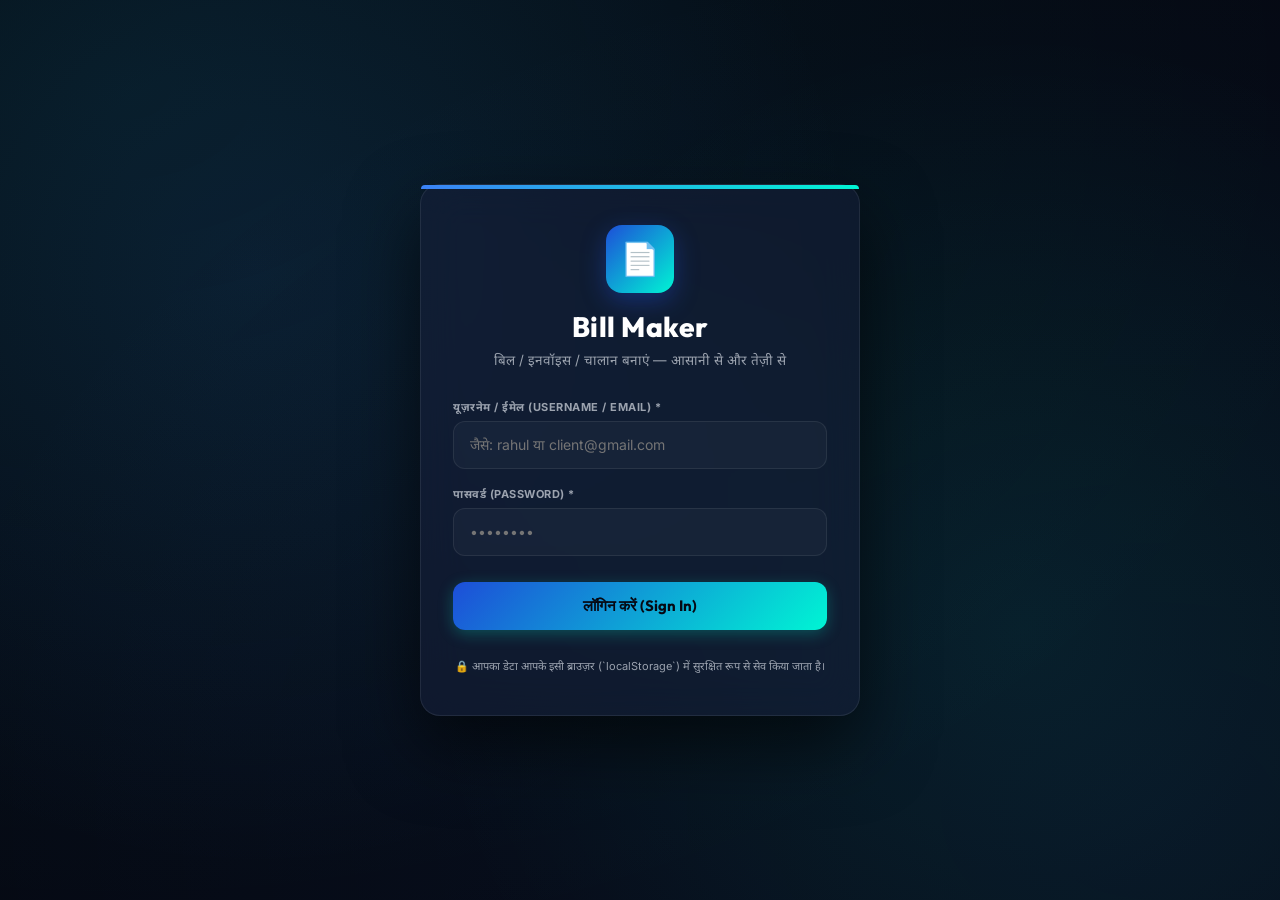
==== commit 6cc61757: "style: premium dark-glass UI/UX & responsive layout redesign" ====
--- a/admin.html
+++ b/admin.html
@@ -9,18 +9,18 @@
   <link href="https://fonts.googleapis.com/css2?family=Outfit:wght@300;400;500;600;700;800&family=Inter:wght@300;400;500;600;700&display=swap" rel="stylesheet">
   <style>
     :root {
-      --bg-dark: #070b13;
-      --bg-card: rgba(13, 20, 38, 0.55);
-      --border-color: rgba(255, 255, 255, 0.07);
+      --bg-dark: #060913;
+      --bg-card: rgba(22, 32, 59, 0.55);
+      --border-color: rgba(255, 255, 255, 0.08);
       --text-main: #f3f4f6;
       --text-muted: #9ca3af;
-      --accent-primary: #8b5cf6;
-      --accent-primary-hover: #a78bfa;
+      --accent-primary: #00f5d4;
+      --accent-primary-hover: #00d9bc;
       --accent-secondary: #3b82f6;
       --accent-success: #10b981;
-      --accent-danger: #ef4444;
+      --accent-danger: #f43f5e;
       --accent-warning: #f59e0b;
-      --glow-color: rgba(139, 92, 246, 0.15);
+      --glow-color: rgba(0, 245, 212, 0.15);
       --font-outfit: 'Outfit', 'Inter', sans-serif;
     }
 
